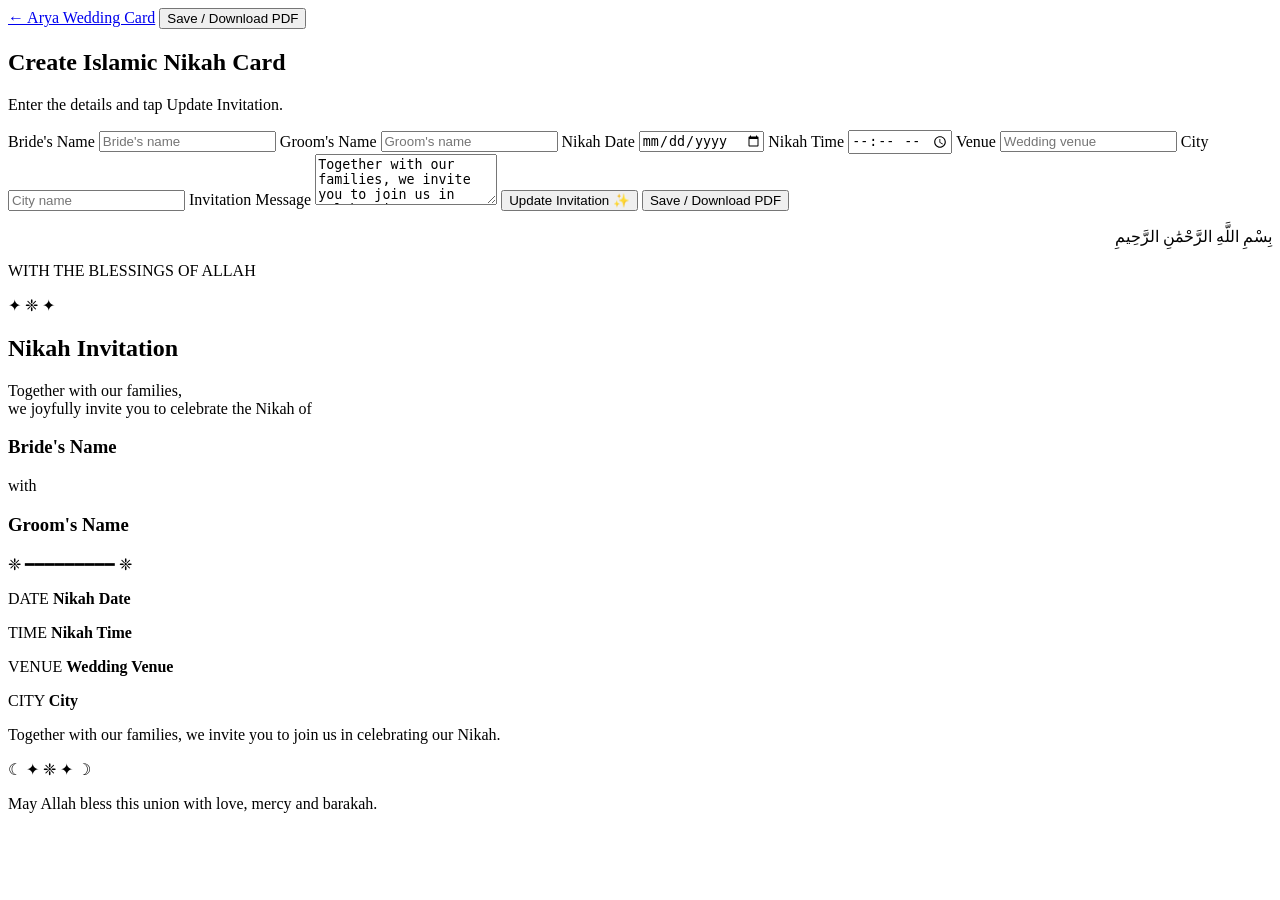
==== islamic-card.html @ dfcc97e9 "Add files via upload" ====
<!DOCTYPE html>
<html lang="en">
<head>
  <meta charset="UTF-8">
  <meta name="viewport" content="width=device-width, initial-scale=1.0">
  <meta name="theme-color" content="#003b2b">
  <title>Islamic Nikah Card | Arya Wedding Card</title>
  <link rel="stylesheet" href="islamic-card.css">
</head>
<body>

  <header class="topbar">
    <a href="index.html">← Arya Wedding Card</a>
    <button type="button" onclick="window.print()">Save / Download PDF</button>
  </header>

  <main class="layout">

    <section class="form-panel">
      <h2>Create Islamic Nikah Card</h2>
      <p>Enter the details and tap Update Invitation.</p>

      <label for="bride">Bride's Name</label>
      <input id="bride" placeholder="Bride's name">

      <label for="groom">Groom's Name</label>
      <input id="groom" placeholder="Groom's name">

      <label for="date">Nikah Date</label>
      <input id="date" type="date">

      <label for="time">Nikah Time</label>
      <input id="time" type="time">

      <label for="venue">Venue</label>
      <input id="venue" placeholder="Wedding venue">

      <label for="city">City</label>
      <input id="city" placeholder="City name">

      <label for="message">Invitation Message</label>
      <textarea id="message" rows="3">Together with our families, we invite you to join us in celebrating our Nikah.</textarea>

      <button id="updateBtn" type="button">Update Invitation ✨</button>
      <button class="print-btn" type="button" onclick="window.print()">Save / Download PDF</button>
    </section>

    <section class="preview-area">
      <article class="islamic-card">
        <div class="card-content">

          <p class="bismillah" lang="ar" dir="rtl">
            بِسْمِ اللَّهِ الرَّحْمَٰنِ الرَّحِيمِ
          </p>

          <p class="eyebrow">WITH THE BLESSINGS OF ALLAH</p>
          <div class="ornament">✦ ❈ ✦</div>

          <h2 class="card-heading">Nikah Invitation</h2>

          <p class="intro">Together with our families,<br>
            we joyfully invite you to celebrate the Nikah of</p>

          <div class="couple-names">
            <h1 id="showBride">Bride's Name</h1>
            <p class="connector">with</p>
            <h1 id="showGroom">Groom's Name</h1>
          </div>

          <div class="gold-divider">❈ ━━━━━━━━━ ❈</div>

          <div class="details-panel">
            <p class="detail">
              <span>DATE</span>
              <strong id="showDate">Nikah Date</strong>
            </p>
            <p class="detail">
              <span>TIME</span>
              <strong id="showTime">Nikah Time</strong>
            </p>
            <p class="detail">
              <span>VENUE</span>
              <strong id="showVenue">Wedding Venue</strong>
            </p>
            <p class="detail">
              <span>CITY</span>
              <strong id="showCity">City</strong>
            </p>
          </div>

          <p class="card-message" id="showMessage">
            Together with our families, we invite you to join us in celebrating our Nikah.
          </p>

          <div class="bottom-ornament">☾ ✦ ❈ ✦ ☽</div>
          <p class="dua">May Allah bless this union with love, mercy and barakah.</p>

        </div>
      </article>
    </section>

  </main>

  <script src="islamic-card.js"></script>
</body>
</html>
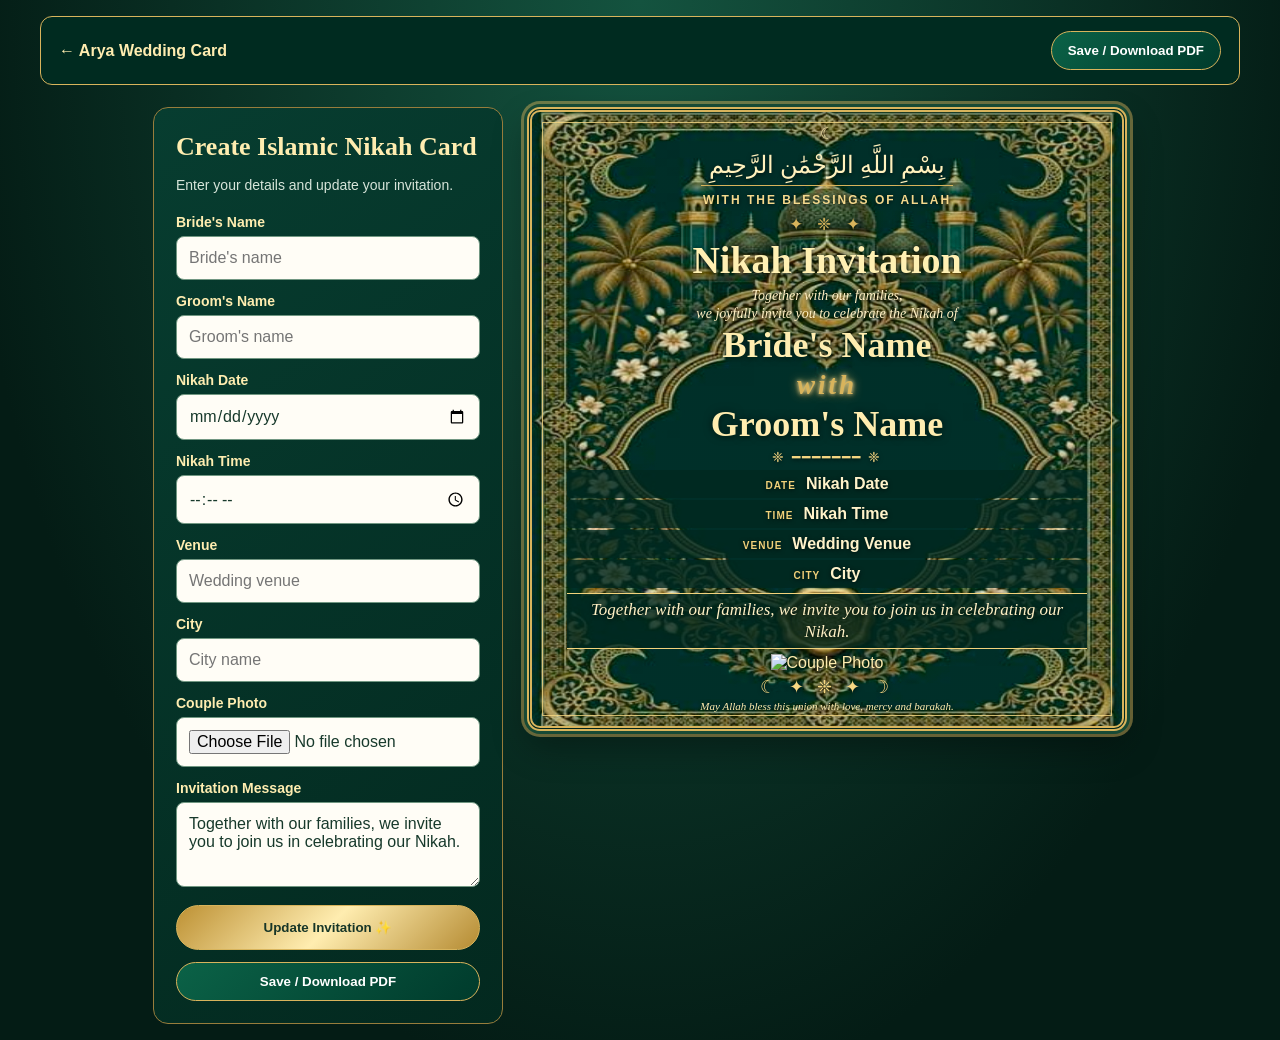
==== commit 9947fdb4: "Refactor HTML structure and improve accessibility" ====
--- a/islamic-card.html
+++ b/islamic-card.html
@@ -1,31 +1,37 @@
-
 <!DOCTYPE html>
 <html lang="en">
 <head>
   <meta charset="UTF-8">
   <meta name="viewport" content="width=device-width, initial-scale=1.0">
   <meta name="theme-color" content="#003b2b">
+
   <title>Islamic Nikah Card | Arya Wedding Card</title>
+
   <link rel="stylesheet" href="islamic-card.css">
 </head>
+
 <body>
 
   <header class="topbar">
     <a href="index.html">← Arya Wedding Card</a>
-    <button type="button" onclick="window.print()">Save / Download PDF</button>
+    <button type="button" onclick="window.print()">
+      Save / Download PDF
+    </button>
   </header>
 
   <main class="layout">
 
+    <!-- FORM -->
     <section class="form-panel">
+
       <h2>Create Islamic Nikah Card</h2>
-      <p>Enter the details and tap Update Invitation.</p>
+      <p>Enter your details and update your invitation.</p>
 
       <label for="bride">Bride's Name</label>
-      <input id="bride" placeholder="Bride's name">
+      <input id="bride" type="text" placeholder="Bride's name">
 
       <label for="groom">Groom's Name</label>
-      <input id="groom" placeholder="Groom's name">
+      <input id="groom" type="text" placeholder="Groom's name">
 
       <label for="date">Nikah Date</label>
       <input id="date" type="date">
@@ -34,74 +40,119 @@
       <input id="time" type="time">
 
       <label for="venue">Venue</label>
-      <input id="venue" placeholder="Wedding venue">
+      <input id="venue" type="text" placeholder="Wedding venue">
 
       <label for="city">City</label>
-      <input id="city" placeholder="City name">
+      <input id="city" type="text" placeholder="City name">
+
+      <label for="couplePhoto">Couple Photo</label>
+      <input id="couplePhoto" type="file" accept="image/*">
 
       <label for="message">Invitation Message</label>
       <textarea id="message" rows="3">Together with our families, we invite you to join us in celebrating our Nikah.</textarea>
 
-      <button id="updateBtn" type="button">Update Invitation ✨</button>
-      <button class="print-btn" type="button" onclick="window.print()">Save / Download PDF</button>
+      <button id="updateBtn" type="button">
+        Update Invitation ✨
+      </button>
+
+      <button class="print-btn" type="button" onclick="window.print()">
+        Save / Download PDF
+      </button>
+
     </section>
 
+    <!-- CARD PREVIEW -->
     <section class="preview-area">
+
       <article class="islamic-card">
+
         <div class="card-content">
 
+          <!-- MOON -->
+          <div class="moon">☾</div>
+
+          <!-- BISMILLAH -->
           <p class="bismillah" lang="ar" dir="rtl">
             بِسْمِ اللَّهِ الرَّحْمَٰنِ الرَّحِيمِ
           </p>
 
-          <p class="eyebrow">WITH THE BLESSINGS OF ALLAH</p>
+          <p class="eyebrow">
+            WITH THE BLESSINGS OF ALLAH
+          </p>
+
           <div class="ornament">✦ ❈ ✦</div>
 
-          <h2 class="card-heading">Nikah Invitation</h2>
+          <h2 class="card-heading">
+            Nikah Invitation
+          </h2>
 
-          <p class="intro">Together with our families,<br>
-            we joyfully invite you to celebrate the Nikah of</p>
+          <p class="intro">
+            Together with our families,<br>
+            we joyfully invite you to celebrate the Nikah of
+          </p>
 
+          <!-- COUPLE NAMES -->
           <div class="couple-names">
+
             <h1 id="showBride">Bride's Name</h1>
+
             <p class="connector">with</p>
+
             <h1 id="showGroom">Groom's Name</h1>
+
           </div>
 
-          <div class="gold-divider">❈ ━━━━━━━━━ ❈</div>
+          <div class="gold-divider">❈ ━━━━━━━ ❈</div>
 
+          <!-- DETAILS -->
           <div class="details-panel">
+
             <p class="detail">
               <span>DATE</span>
               <strong id="showDate">Nikah Date</strong>
             </p>
+
             <p class="detail">
               <span>TIME</span>
               <strong id="showTime">Nikah Time</strong>
             </p>
+
             <p class="detail">
               <span>VENUE</span>
               <strong id="showVenue">Wedding Venue</strong>
             </p>
+
             <p class="detail">
               <span>CITY</span>
               <strong id="showCity">City</strong>
             </p>
+
           </div>
 
           <p class="card-message" id="showMessage">
             Together with our families, we invite you to join us in celebrating our Nikah.
           </p>
 
+          <!-- COUPLE PHOTO -->
+          <div class="photo-area" id="photoArea">
+            <img id="showPhoto" alt="Couple Photo">
+          </div>
+
           <div class="bottom-ornament">☾ ✦ ❈ ✦ ☽</div>
-          <p class="dua">May Allah bless this union with love, mercy and barakah.</p>
+
+          <p class="dua">
+            May Allah bless this union with love, mercy and barakah.
+          </p>
 
         </div>
+
       </article>
+
     </section>
 
   </main>
 
   <script src="islamic-card.js"></script>
+
 </body>
 </html>
--- a/islamic-card.css
+++ b/islamic-card.css
@@ -0,0 +1,603 @@
+
+/* =========================================
+   ARYA WEDDING CARD
+   ISLAMIC NIKAH — FINAL CSS
+   Emerald Green + Royal Gold
+========================================= */
+:root {
+  --green: #003b2c;
+  --deep-green: #00251c;
+  --gold: #d8b45c;
+  --light-gold: #ffedb0;
+  --cream: #fff7e5;
+}
+
+* {
+  box-sizing: border-box;
+  margin: 0;
+  padding: 0;
+}
+
+html {
+  scroll-behavior: smooth;
+}
+
+body {
+  min-height: 100vh;
+  padding: 16px;
+  font-family: Arial, sans-serif;
+  color: var(--cream);
+  background: radial-gradient(ellipse at top, #14533f, #041c15 75%);
+}
+
+/* TOP BAR */
+
+.topbar {
+  width: 100%;
+  max-width: 1200px;
+  margin: 0 auto 22px;
+  padding: 14px 18px;
+  display: flex;
+  align-items: center;
+  justify-content: space-between;
+  flex-wrap: wrap;
+  gap: 12px;
+  border: 1px solid var(--gold);
+  border-radius: 12px;
+  background: #002b20;
+}
+
+.topbar a {
+  color: var(--light-gold);
+  text-decoration: none;
+  font-weight: bold;
+}
+
+.topbar button,
+.print-btn {
+  padding: 11px 16px;
+  border: 1px solid var(--gold);
+  border-radius: 30px;
+  background: linear-gradient(135deg, #0b6247, #003b2c);
+  color: white;
+  font-weight: bold;
+  cursor: pointer;
+}
+
+/* PAGE LAYOUT */
+
+.layout {
+  width: 100%;
+  max-width: 1200px;
+  margin: auto;
+  display: grid;
+  grid-template-columns: minmax(260px, 350px) minmax(0, 600px);
+  justify-content: center;
+  align-items: start;
+  gap: 24px;
+}
+
+/* FORM */
+
+.form-panel {
+  min-width: 0;
+  padding: 22px;
+  border: 1px solid #987d3c;
+  border-radius: 15px;
+  background: linear-gradient(145deg, #073d30, #03291f);
+}
+
+.form-panel h1,
+.form-panel h2 {
+  margin-bottom: 10px;
+  color: var(--light-gold);
+  font: bold 26px/1.3 Georgia, serif;
+}
+
+.form-panel > p {
+  margin-bottom: 18px;
+  color: #d7e5da;
+  font-size: 14px;
+  line-height: 1.6;
+}
+
+.form-panel label {
+  display: block;
+  margin: 13px 0 6px;
+  color: var(--light-gold);
+  font-size: 14px;
+  font-weight: bold;
+}
+
+.form-panel input,
+.form-panel textarea {
+  display: block;
+  width: 100%;
+  min-width: 0;
+  padding: 12px;
+  border: 1px solid #719782;
+  border-radius: 8px;
+  outline: none;
+  background: #fffdf6;
+  color: #17392b;
+  font: inherit;
+}
+
+.form-panel input:focus,
+.form-panel textarea:focus {
+  border-color: var(--gold);
+  box-shadow: 0 0 0 3px #d8b45c30;
+}
+
+.form-panel textarea {
+  min-height: 85px;
+  resize: vertical;
+}
+
+#updateBtn {
+  width: 100%;
+  margin-top: 18px;
+  padding: 14px;
+  border: 1px solid var(--gold);
+  border-radius: 30px;
+  background: linear-gradient(135deg, #bd9134, #ffedb0, #b58b32);
+  color: #173628;
+  font-weight: bold;
+  cursor: pointer;
+}
+
+.form-panel .print-btn {
+  width: 100%;
+  margin-top: 12px;
+}
+
+/* PREVIEW */
+
+.preview-area {
+  width: 100%;
+  min-width: 0;
+  display: flex;
+  justify-content: center;
+  align-items: flex-start;
+}
+
+/* ISLAMIC CARD */
+
+.islamic-card {
+  position: relative;
+  isolation: isolate;
+  width: 100%;
+  max-width: 600px;
+  min-width: 0;
+  height: auto;
+  overflow: hidden;
+  border: 5px double var(--gold);
+  border-radius: 13px;
+  background-color: var(--deep-green);
+  background-image:
+    linear-gradient(#00281f18, #00281f18),
+    url("./islamic-bg.png");
+  background-position: center;
+  background-size: 100% 100%;
+  background-repeat: no-repeat;
+  color: var(--light-gold);
+  text-align: center;
+  box-shadow:
+    0 0 0 3px #174a35,
+    0 0 0 6px #d8b45c75,
+    0 16px 35px #0005;
+}
+
+/* INNER FRAME */
+
+.islamic-card::before {
+  content: "";
+  position: absolute;
+  z-index: 2;
+  inset: 10px;
+  border: 1px solid #f5d782cc;
+  pointer-events: none;
+}
+
+/* CARD CONTENT */
+
+.islamic-card .card-content {
+  position: relative;
+  z-index: 3;
+  width: 100%;
+  padding: 18px 7% 16px;
+  text-align: center;
+  overflow-wrap: anywhere;
+  text-shadow: 0 1px 4px #000a;
+}
+
+/* BISMILLAH */
+
+.islamic-card .bismillah {
+  display: table;
+  max-width: 100%;
+  margin: 3px auto 9px;
+  padding: 3px 8px;
+  border-bottom: 1px solid var(--gold);
+  color: #fff1bd;
+  font-family: serif;
+  font-size: clamp(17px, 3.5vw, 24px);
+  line-height: 1.9;
+  overflow-wrap: anywhere;
+}
+
+/* TOP TEXT */
+
+.islamic-card .eyebrow {
+  margin: 7px auto;
+  color: #f5d98d;
+  font-size: clamp(9px, 2.5vw, 12px);
+  font-weight: bold;
+  letter-spacing: 2px;
+  line-height: 1.6;
+}
+
+.islamic-card .ornament {
+  margin: 4px auto;
+  color: var(--gold);
+  font-size: 19px;
+  letter-spacing: 5px;
+}
+
+/* HEADING */
+
+.islamic-card h2.card-heading {
+  margin: 7px auto;
+  color: #fff0b3;
+  font: bold clamp(25px, 5vw, 38px)/1.2 Georgia, serif;
+}
+
+/* INTRO TEXT: HTML USES class="intro" */
+
+.islamic-card .intro {
+  width: 100%;
+  max-width: 440px;
+  margin: 5px auto;
+  color: #fff0c4;
+  font: italic 14px/1.4 Georgia, serif;
+}
+
+/* NAMES */
+
+.islamic-card #showBride,
+.islamic-card #showGroom {
+  position: relative;
+  display: block;
+  width: 100%;
+  max-width: 100%;
+  margin: 7px auto;
+  color: var(--light-gold);
+  font: bold clamp(25px, 5.5vw, 42px)/1.08 Georgia, serif;
+  overflow-wrap: anywhere;
+  text-shadow: 0 2px 3px #00251b, 0 0 8px #0008;
+}
+
+.islamic-card .connector {
+  margin: 3px auto;
+  color: #f0d17a;
+  font: italic 17px Georgia, serif;
+}
+
+/* DIVIDER */
+
+.islamic-card .gold-divider {
+  margin: 8px auto;
+  color: #f5d782;
+  font-size: 14px;
+  letter-spacing: 2px;
+  overflow-wrap: anywhere;
+}
+
+/* DATE, TIME, VENUE, CITY */
+
+.islamic-card .detail {
+  display: flex;
+  flex-direction: row;
+  align-items: baseline;
+  justify-content: center;
+  flex-wrap: wrap;
+  gap: 4px 10px;
+  width: 100%;
+  max-width: 100%;
+  margin: 3px auto;
+  padding: 3px 5px;
+  border: 0;
+  border-radius: 4px;
+  background: #00281fce;
+  color: var(--cream);
+  text-align: center;
+}
+
+.islamic-card .detail span {
+  color: #f0d17a;
+  font-size: 10px;
+  font-weight: bold;
+  letter-spacing: 1px;
+}
+
+.islamic-card .detail strong {
+  color: #fff3ca;
+  font-size: clamp(13px, 3vw, 16px);
+  line-height: 1.5;
+  overflow-wrap: anywhere;
+}
+
+/* MESSAGE */
+
+.islamic-card .card-message {
+  width: 100%;
+  max-width: 100%;
+  margin: 8px auto;
+  padding: 7px 5px;
+  border-top: 1px solid #f2d37c;
+  border-bottom: 1px solid #f2d37c;
+  background: #00281fc9;
+  color: #fff0c4;
+  font: italic clamp(13px, 3.2vw, 17px)/1.4 Georgia, serif;
+  overflow-wrap: anywhere;
+}
+
+/* BOTTOM DECORATION */
+
+.islamic-card .bottom-ornament {
+  margin: 7px auto 4px;
+  color: #f5d782;
+  font-size: 23px;
+  letter-spacing: 4px;
+}
+
+.islamic-card .dua {
+  max-width: 400px;
+  margin: 4px auto;
+  color: #ffedb0;
+  font: italic 13px/1.4 Georgia, serif;
+}
+
+/* TABLET */
+
+@media screen and (max-width: 850px) {
+  body {
+    padding: 12px;
+  }
+
+  .layout {
+    grid-template-columns: minmax(0, 600px);
+    gap: 22px;
+  }
+}
+
+/* MOBILE */
+
+@media screen and (max-width: 480px) {
+  body {
+    padding: 8px;
+  }
+
+  .topbar {
+    padding: 12px;
+  }
+
+  .topbar a {
+    font-size: 13px;
+  }
+
+  .topbar button {
+    padding: 9px 11px;
+    font-size: 12px;
+  }
+
+  .form-panel {
+    padding: 17px;
+  }
+
+  .islamic-card {
+    border-width: 4px;
+    border-radius: 9px;
+  }
+
+  .islamic-card::before {
+    inset: 7px;
+  }
+
+  .islamic-card .card-content {
+    padding: 16px 6% 14px;
+  }
+
+  .islamic-card .bismillah {
+    font-size: 16px;
+  }
+
+  .islamic-card .eyebrow {
+    letter-spacing: 1px;
+  }
+
+  .islamic-card #showBride,
+  .islamic-card #showGroom {
+    font-size: clamp(24px, 7vw, 34px);
+  }
+
+  .islamic-card .detail {
+    gap: 3px 7px;
+    margin: 3px auto;
+    padding: 4px 3px;
+  }
+
+  .islamic-card .detail span {
+    font-size: 9px;
+  }
+
+  .islamic-card .detail strong {
+    font-size: 13px;
+  }
+
+  .islamic-card .intro {
+    font-size: 12px;
+  }
+
+  .islamic-card .card-message {
+    margin: 7px auto;
+    padding: 7px 4px;
+    font-size: 13px;
+  }
+
+  .islamic-card .bottom-ornament {
+    margin: 7px auto 4px;
+    font-size: 20px;
+  }
+
+  .islamic-card .dua {
+    font-size: 11px;
+  }
+}
+
+/* PRINT / SAVE AS PDF */
+
+@page {
+  size: A4 portrait;
+  margin: 5mm;
+}
+
+@media print {
+  html,
+  body {
+    width: 100%;
+    min-height: 0;
+    margin: 0 !important;
+    padding: 0 !important;
+    background: white !important;
+    -webkit-print-color-adjust: exact !important;
+    print-color-adjust: exact !important;
+  }
+
+  .topbar,
+  .form-panel {
+    display: none !important;
+  }
+
+  .layout,
+  .preview-area {
+    display: block !important;
+    width: 100% !important;
+    max-width: none !important;
+    margin: 0 !important;
+    padding: 0 !important;
+  }
+
+  .islamic-card {
+    width: 100% !important;
+    max-width: none !important;
+    margin: 0 auto !important;
+    border: 3px double var(--gold) !important;
+    border-radius: 0 !important;
+    box-shadow: none !important;
+    background-color: #003328 !important;
+    background-image:
+      linear-gradient(#00281f18, #00281f18),
+      url("./islamic-bg.png") !important;
+    background-position: center !important;
+    background-size: 100% 100% !important;
+    background-repeat: no-repeat !important;
+    break-inside: avoid;
+    -webkit-print-color-adjust: exact !important;
+    print-color-adjust: exact !important;
+  }
+
+  .islamic-card .card-content {
+    padding: 12mm 7mm !important;
+  }
+}
+/* FINAL CARD HEIGHT FIX */
+
+.islamic-card .card-content {
+  padding: 12px 6% 10px !important;
+}
+
+.islamic-card .bismillah {
+  margin: 2px auto 5px !important;
+  padding: 2px 8px !important;
+  line-height: 1.5 !important;
+}
+
+.islamic-card .eyebrow {
+  margin: 4px auto !important;
+}
+
+.islamic-card .ornament {
+  margin: 2px auto !important;
+  font-size: 17px !important;
+}
+
+.islamic-card h2 {
+  margin: 5px auto !important;
+  line-height: 1.1 !important;
+}
+
+.islamic-card .intro {
+  margin: 4px auto !important;
+  line-height: 1.3 !important;
+}
+
+.islamic-card #showBride,
+.islamic-card #showGroom {
+  margin: 4px auto !important;
+  line-height: 1.05 !important;
+  font-size: clamp(23px, 5.5vw, 36px) !important;
+}
+
+.islamic-card .connector {
+  margin: 2px auto !important;
+}
+
+.islamic-card .gold-divider {
+  margin: 5px auto !important;
+}
+
+.islamic-card .detail {
+  margin: 2px auto !important;
+  padding: 2px 4px !important;
+  line-height: 1.2 !important;
+}
+
+.islamic-card .card-message {
+  margin: 5px auto !important;
+  padding: 5px 4px !important;
+  line-height: 1.3 !important;
+}
+
+.islamic-card .bottom-ornament {
+  margin: 4px auto 2px !important;
+  font-size: 18px !important;
+}
+
+.islamic-card .dua {
+  margin: 2px auto !important;
+  line-height: 1.25 !important;
+  font-size: 11px !important;
+}
+
+@media screen and (max-width: 480px) {
+  .islamic-card .card-content {
+    padding: 10px 5% 8px !important;
+  }
+}
+
+/* NIKAH TEXT — ROYAL GOLD HIGHLIGHT */
+
+.islamic-card p.connector {
+  color: #D8B45C !important;
+  font-family: Georgia, serif !important;
+  font-size: 27px !important;
+  font-weight: bold !important;
+  font-style: italic !important;
+  letter-spacing: 3px !important;
+  text-shadow:
+    0 0 4px #FFE7A0,
+    0 0 10px #D8B45C,
+    0 2px 4px #001A12 !important;
+  margin: 5px auto !important;
+}
